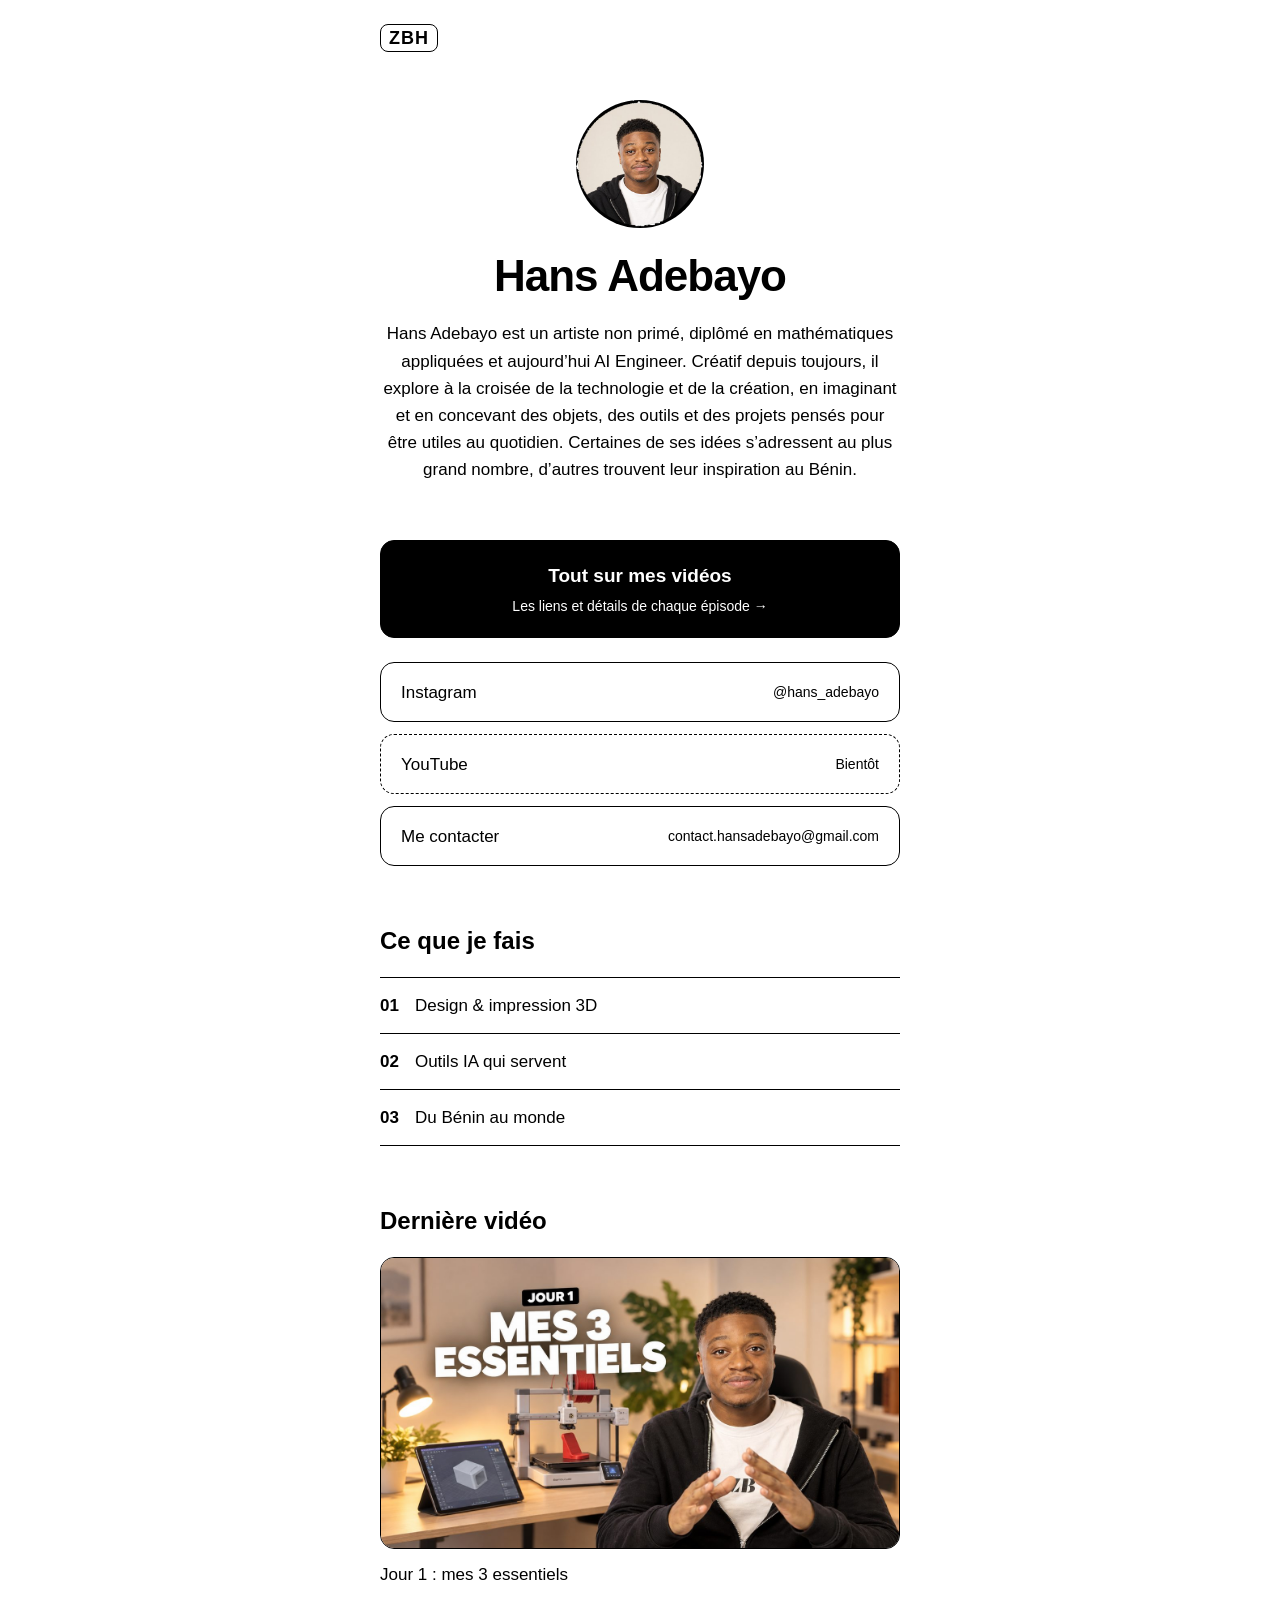
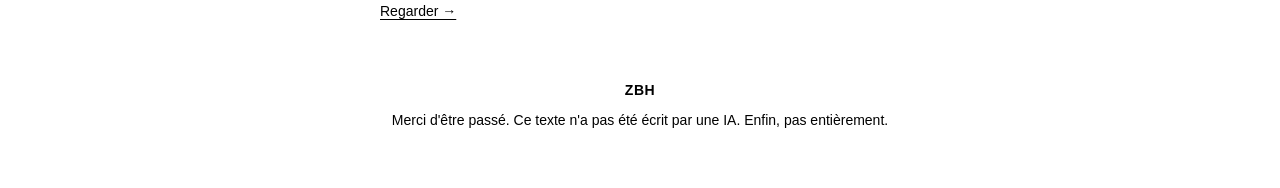
==== index.html @ 22fc7da4 "publication" ====
<!doctype html>
<html lang="fr">
<head>
  <meta charset="utf-8">
  <meta name="viewport" content="width=device-width, initial-scale=1">
  <meta http-equiv="Content-Security-Policy" content="default-src 'none'; style-src 'self'; img-src 'self'; base-uri 'none'; form-action 'none'">
  <meta name="referrer" content="strict-origin-when-cross-origin">
  <title>Hans Adebayo · AI Engineer</title>
  <meta name="description" content="Hans Adebayo, artiste non primé et AI Engineer. Il designe des produits qui améliorent le quotidien, du Bénin au monde.">
  <meta property="og:title" content="Hans Adebayo · AI Engineer">
  <meta property="og:description" content="Objets, tech et IA. Du Bénin au monde.">
  <meta property="og:type" content="website">
  <link rel="icon" href="favicon.svg" type="image/svg+xml">
  <link rel="stylesheet" href="styles.css">
</head>
<body>
  <div class="barre">
    <span class="signature">ZBH</span>
  </div>
  <main>
    <header class="intro">
      <!-- Remplace par <img class="photo" src="assets/photo.jpg" alt="Portrait de Hans Adebayo" width="128" height="128"> -->
      <img class="photo" src="assets/profil.jpg" alt="Portrait de Hans Adebayo" width="128" height="128">
      <h1>Hans Adebayo</h1>
      <p class="bio">Hans Adebayo est un artiste non primé, diplômé en mathématiques appliquées et aujourd’hui AI Engineer. Créatif depuis toujours, il explore à la croisée de la technologie et de la création, en imaginant et en concevant des objets, des outils et des projets pensés pour être utiles au quotidien. Certaines de ses idées s’adressent au plus grand nombre, d’autres trouvent leur inspiration au Bénin.</p>
    </header>

    <a class="cta" href="videos.html">
      <span>Tout sur mes vidéos</span><span class="cta__detail">Les liens et détails de chaque épisode →</span>
    </a>

    <nav class="liens" aria-label="Liens">
      <a class="lien" href="https://instagram.com/hans_adebayo" target="_blank" rel="noopener noreferrer">
        <span>Instagram</span><span class="detail">@hans_adebayo</span>
      </a>
      <span class="lien lien--inactif">
        <span>YouTube</span><span class="detail">Bientôt</span>
      </span>
      <a class="lien" href="mailto:contact.hansadebayo@gmail.com">
        <span>Me contacter</span><span class="detail">contact.hansadebayo@gmail.com</span>
      </a>
    </nav>

    <section aria-labelledby="titre-faire">
      <h2 id="titre-faire">Ce que je fais</h2>
      <ol class="faire">
        <li>Design &amp; impression 3D</li>
        <li>Outils IA qui servent</li>
        <li>Du Bénin au monde</li>
      </ol>
    </section>

    <section aria-labelledby="titre-video">
      <h2 id="titre-video">Dernière vidéo</h2>
      <!-- Remplace href par le lien de ta vidéo (Reel Instagram ou YouTube) -->
      <a class="video" href="https://instagram.com/hans_adebayo" target="_blank" rel="noopener noreferrer">
        <!-- Remplace par <img class="video__image" src="assets/miniature.jpg" alt="Miniature : Jour 1, je me lance" width="1280" height="720"> -->
        <img class="video__image" src="assets/miniature.jpg" alt="Miniature de la vidéo : Jour 1, mes 3 essentiels" width="1280" height="720" loading="lazy" decoding="async">
        <span class="video__titre">Jour 1 : mes 3 essentiels</span>
        <span class="video__cta">Regarder →</span>
      </a>
    </section>

    <footer>
      <p class="signature-pied"><strong>ZBH</strong></p>
      <p>Merci d'être passé. Ce texte n'a pas été écrit par une IA. Enfin, pas entièrement.</p>
    </footer>
  </main>
</body>
</html>
---- styles.css ----
*,
*::before,
*::after { box-sizing: border-box; }

:root {
  --fond: #ffffff;
  --texte: #000000;
  --police: -apple-system, BlinkMacSystemFont, "Helvetica Neue", Helvetica, Arial, sans-serif;
}

html { -webkit-text-size-adjust: 100%; }

body {
  margin: 0;
  background: var(--fond);
  color: var(--texte);
  font-family: var(--police);
  line-height: 1.6;
}

.barre {
  max-width: 560px; margin: 0 auto; padding: 24px 20px 0;
  display: flex; justify-content: space-between; align-items: center;
}
.signature {
  font-size: 18px; font-weight: 800; letter-spacing: 1px;
  border: 1.5px solid var(--texte); border-radius: 8px; padding: 4px 8px; line-height: 1;
}

main {
  max-width: 560px;
  margin: 0 auto;
  padding: 48px 20px 56px;
  display: flex;
  flex-direction: column;
  gap: 56px;
}

.intro { text-align: center; display: flex; flex-direction: column; align-items: center; gap: 12px; }

.photo { width: 128px; height: 128px; border-radius: 50%; object-fit: cover; }
.photo--vide {
  display: flex; align-items: center; justify-content: center;
  border: 1px solid var(--texte); font-size: 13px;
}

h1 { margin: 12px 0 0; font-size: 44px; font-weight: 600; letter-spacing: -1px; line-height: 1.1; }
.role { margin: 0; font-size: 13px; font-weight: 600; letter-spacing: 2px; text-transform: uppercase; }
.bio { margin: 8px 0 0; font-size: 17px; }

.fleche {
  display: inline-flex; align-items: center; justify-content: center;
  width: 44px; height: 44px; border: 1.5px solid var(--texte); border-radius: 50%;
  color: var(--texte); text-decoration: none; font-size: 22px; line-height: 1;
  transition: background .15s, color .15s;
}
.fleche:hover, .fleche:focus-visible { background: var(--texte); color: var(--fond); }
.fleche:focus-visible { outline: 2px solid var(--texte); outline-offset: 3px; }

a.signature { color: var(--texte); text-decoration: none; }

.cta {
  display: flex; flex-direction: column; align-items: center; gap: 4px;
  padding: 20px; margin-bottom: -32px;
  background: var(--texte); color: var(--fond); text-decoration: none;
  border: 1px solid var(--texte); border-radius: 14px; text-align: center;
  font-size: 19px; font-weight: 700; transition: background .15s, color .15s;
}
.cta__detail { font-size: 14px; font-weight: 400; }
.cta:hover, .cta:focus-visible { background: var(--fond); color: var(--texte); }
.cta:focus-visible { outline: 2px solid var(--texte); outline-offset: 3px; }

.retour { font-size: 15px; color: var(--texte); }
.essentiel { display: flex; flex-direction: column; gap: 8px; padding: 24px 0; border-top: 1px solid var(--texte); }
.essentiel:last-of-type { border-bottom: 1px solid var(--texte); }
.essentiel__num { font-size: 13px; font-weight: 700; letter-spacing: 2px; }
.essentiel h2 { margin: 0; }
.essentiel p { margin: 0; font-size: 17px; }
.essentiel .lien { margin-top: 8px; }
.note { font-size: 13px; text-align: center; }

.liens { display: flex; flex-direction: column; gap: 12px; }
.lien {
  display: flex; justify-content: space-between; align-items: center; gap: 16px;
  min-height: 60px; padding: 0 20px;
  border: 1px solid var(--texte); border-radius: 14px;
  color: var(--texte); text-decoration: none; font-size: 17px; font-weight: 500;
  transition: background .15s, color .15s;
}
a.lien:hover, a.lien:focus-visible { background: var(--texte); color: var(--fond); }
a.lien:focus-visible { outline: 2px solid var(--texte); outline-offset: 3px; }
.lien--inactif { border-style: dashed; }
.detail { font-size: 14px; font-weight: 400; overflow-wrap: anywhere; text-align: right; }

h2 { margin: 0 0 16px; font-size: 24px; font-weight: 600; }
.faire { margin: 0; padding: 0; list-style: none; counter-reset: n; }
.faire li {
  counter-increment: n; display: flex; gap: 16px;
  padding: 14px 0; border-top: 1px solid var(--texte); font-size: 17px;
}
.faire li:last-child { border-bottom: 1px solid var(--texte); }
.faire li::before { content: "0" counter(n); font-weight: 600; }

.video { display: flex; flex-direction: column; gap: 12px; color: var(--texte); text-decoration: none; }
.video__image { display: block; width: 100%; height: auto; aspect-ratio: 16 / 9; object-fit: cover; border: 1px solid var(--texte); border-radius: 14px; }
.video__image--vide { display: flex; align-items: center; justify-content: center; font-size: 13px; }
.video__titre { font-size: 17px; font-weight: 500; }
.video__cta { font-size: 14px; text-decoration: underline; text-underline-offset: 3px; }
.video:hover .video__cta, .video:focus-visible .video__cta { text-decoration-thickness: 2px; }
.video:focus-visible { outline: 2px solid var(--texte); outline-offset: 4px; border-radius: 14px; }

footer { text-align: center; font-size: 14px; }
footer p { margin: 0; }
.signature-pied { margin-bottom: 8px !important; letter-spacing: .5px; }

@media (prefers-reduced-motion: reduce) { .lien { transition: none; } }
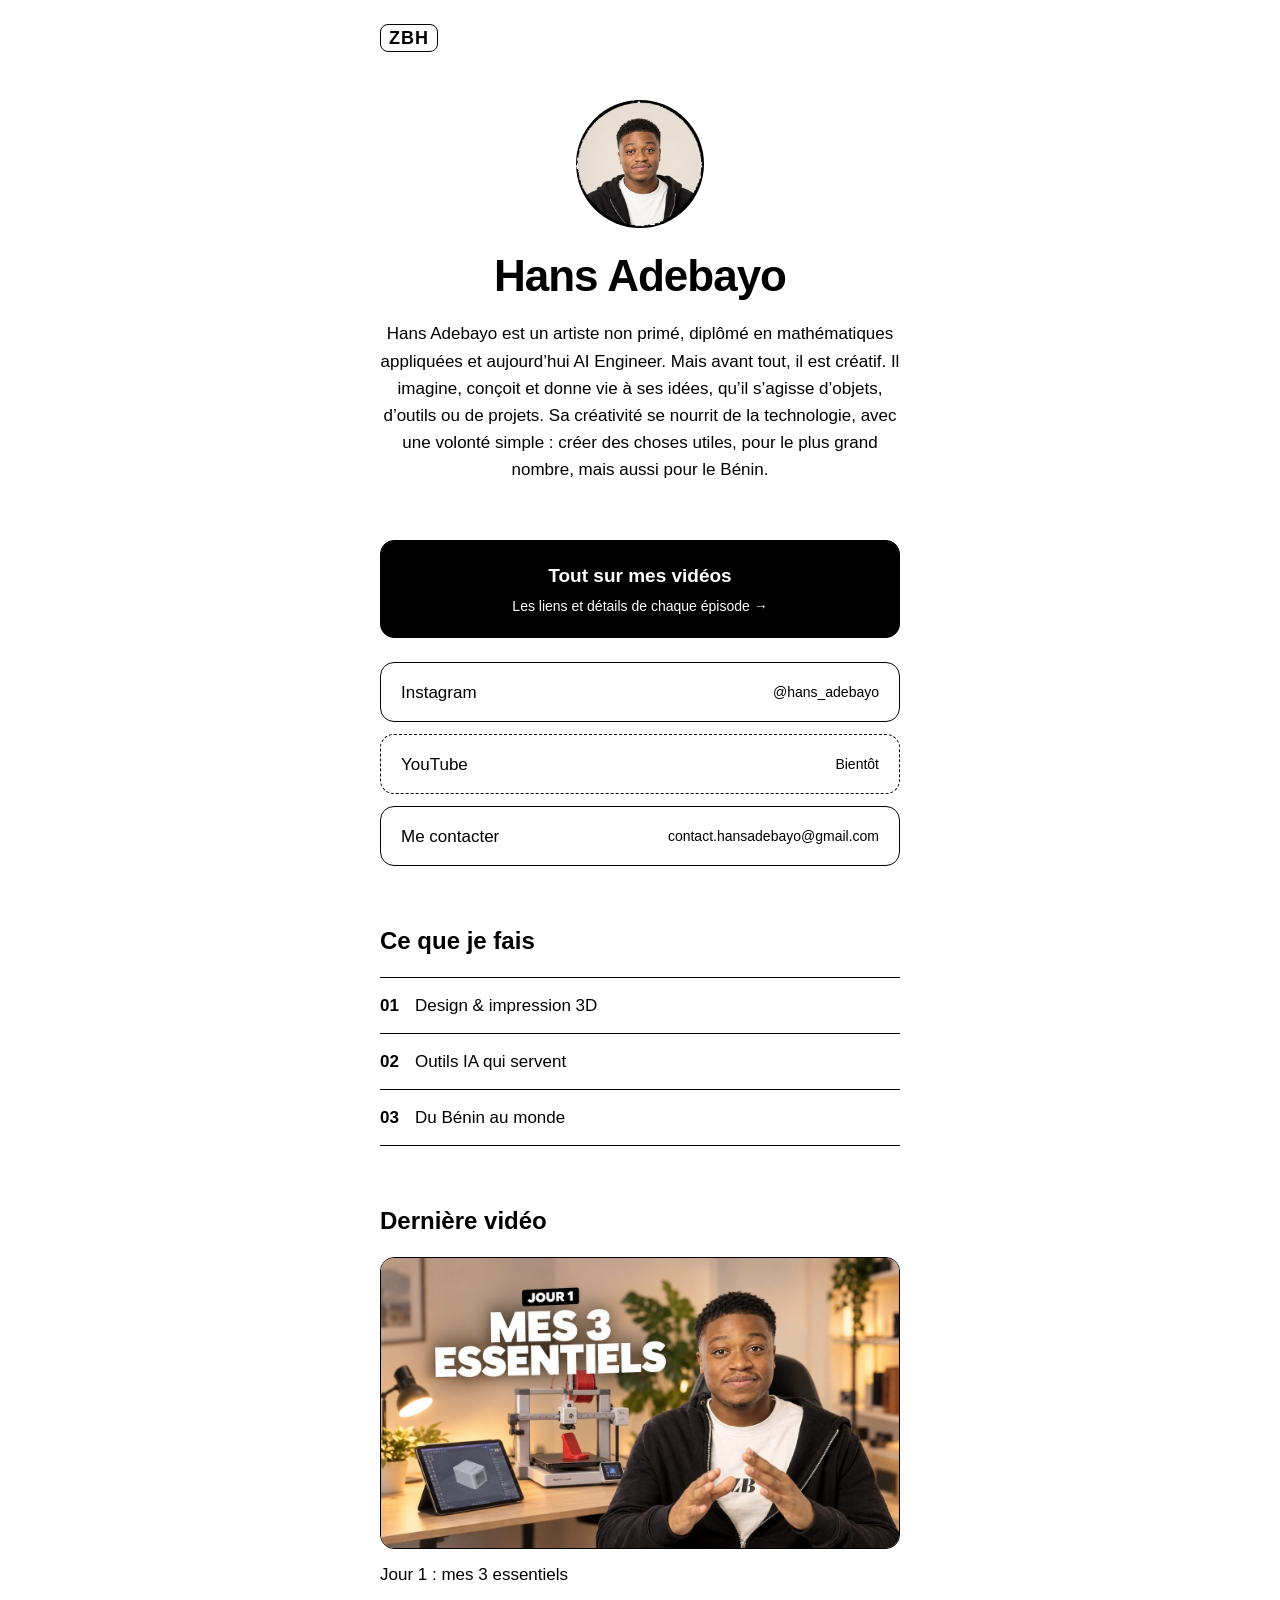
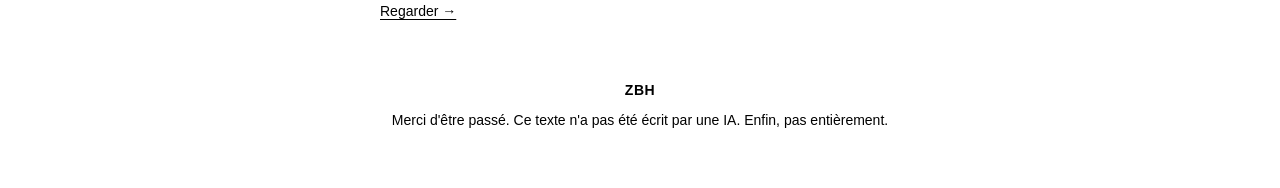
==== commit 478fa606: "Update bio descriptions in index.html and videos.html for clarity and conciseness" ====
--- a/index.html
+++ b/index.html
@@ -22,7 +22,7 @@
       <!-- Remplace par <img class="photo" src="assets/photo.jpg" alt="Portrait de Hans Adebayo" width="128" height="128"> -->
       <img class="photo" src="assets/profil.jpg" alt="Portrait de Hans Adebayo" width="128" height="128">
       <h1>Hans Adebayo</h1>
-      <p class="bio">Hans Adebayo est un artiste non primé, diplômé en mathématiques appliquées et aujourd’hui AI Engineer. Créatif depuis toujours, il explore à la croisée de la technologie et de la création, en imaginant et en concevant des objets, des outils et des projets pensés pour être utiles au quotidien. Certaines de ses idées s’adressent au plus grand nombre, d’autres trouvent leur inspiration au Bénin.</p>
+      <p class="bio">Hans Adebayo est un artiste non primé, diplômé en mathématiques appliquées et aujourd’hui AI Engineer. Mais avant tout, il est créatif. Il imagine, conçoit et donne vie à ses idées, qu’il s’agisse d’objets, d’outils ou de projets. Sa créativité se nourrit de la technologie, avec une volonté simple : créer des choses utiles, pour le plus grand nombre, mais aussi pour le Bénin.</p>
     </header>
 
     <a class="cta" href="videos.html">
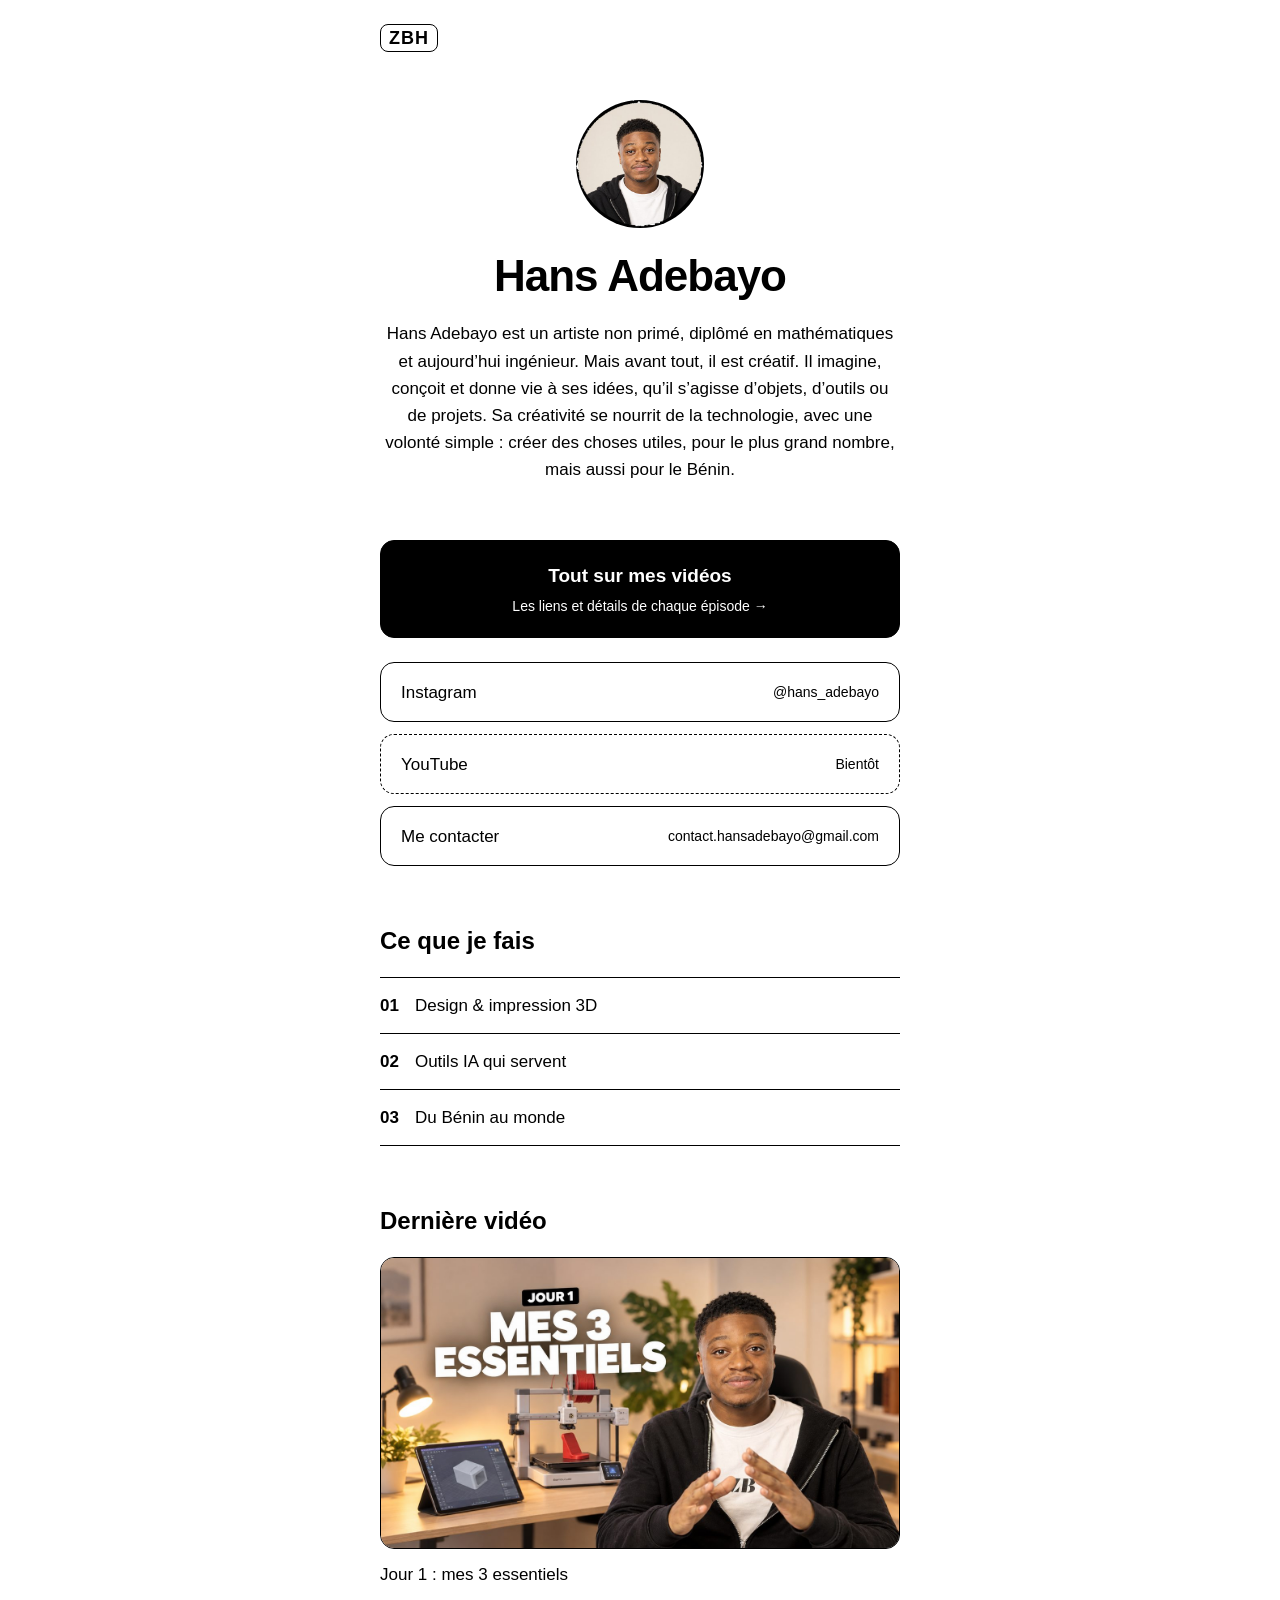
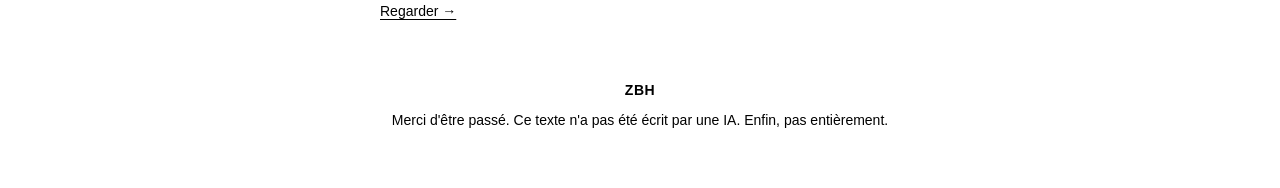
==== commit 465a4413: "Bio" ====
--- a/index.html
+++ b/index.html
@@ -5,9 +5,9 @@
   <meta name="viewport" content="width=device-width, initial-scale=1">
   <meta http-equiv="Content-Security-Policy" content="default-src 'none'; style-src 'self'; img-src 'self'; base-uri 'none'; form-action 'none'">
   <meta name="referrer" content="strict-origin-when-cross-origin">
-  <title>Hans Adebayo · AI Engineer</title>
-  <meta name="description" content="Hans Adebayo, artiste non primé et AI Engineer. Il designe des produits qui améliorent le quotidien, du Bénin au monde.">
-  <meta property="og:title" content="Hans Adebayo · AI Engineer">
+  <title>Hans Adebayo</title>
+  <meta name="description" content="Hans Adebayo, artiste non primé, diplômé en mathématiques et ingénieur. Il imagine et conçoit des objets et des projets utiles au quotidien, du Bénin au monde.">
+  <meta property="og:title" content="Hans Adebayo">
   <meta property="og:description" content="Objets, tech et IA. Du Bénin au monde.">
   <meta property="og:type" content="website">
   <link rel="icon" href="favicon.svg" type="image/svg+xml">
@@ -22,7 +22,7 @@
       <!-- Remplace par <img class="photo" src="assets/photo.jpg" alt="Portrait de Hans Adebayo" width="128" height="128"> -->
       <img class="photo" src="assets/profil.jpg" alt="Portrait de Hans Adebayo" width="128" height="128">
       <h1>Hans Adebayo</h1>
-      <p class="bio">Hans Adebayo est un artiste non primé, diplômé en mathématiques appliquées et aujourd’hui AI Engineer. Mais avant tout, il est créatif. Il imagine, conçoit et donne vie à ses idées, qu’il s’agisse d’objets, d’outils ou de projets. Sa créativité se nourrit de la technologie, avec une volonté simple : créer des choses utiles, pour le plus grand nombre, mais aussi pour le Bénin.</p>
+      <p class="bio">Hans Adebayo est un artiste non primé, diplômé en mathématiques et aujourd’hui ingénieur. Mais avant tout, il est créatif. Il imagine, conçoit et donne vie à ses idées, qu’il s’agisse d’objets, d’outils ou de projets. Sa créativité se nourrit de la technologie, avec une volonté simple : créer des choses utiles, pour le plus grand nombre, mais aussi pour le Bénin.</p>
     </header>
 
     <a class="cta" href="videos.html">
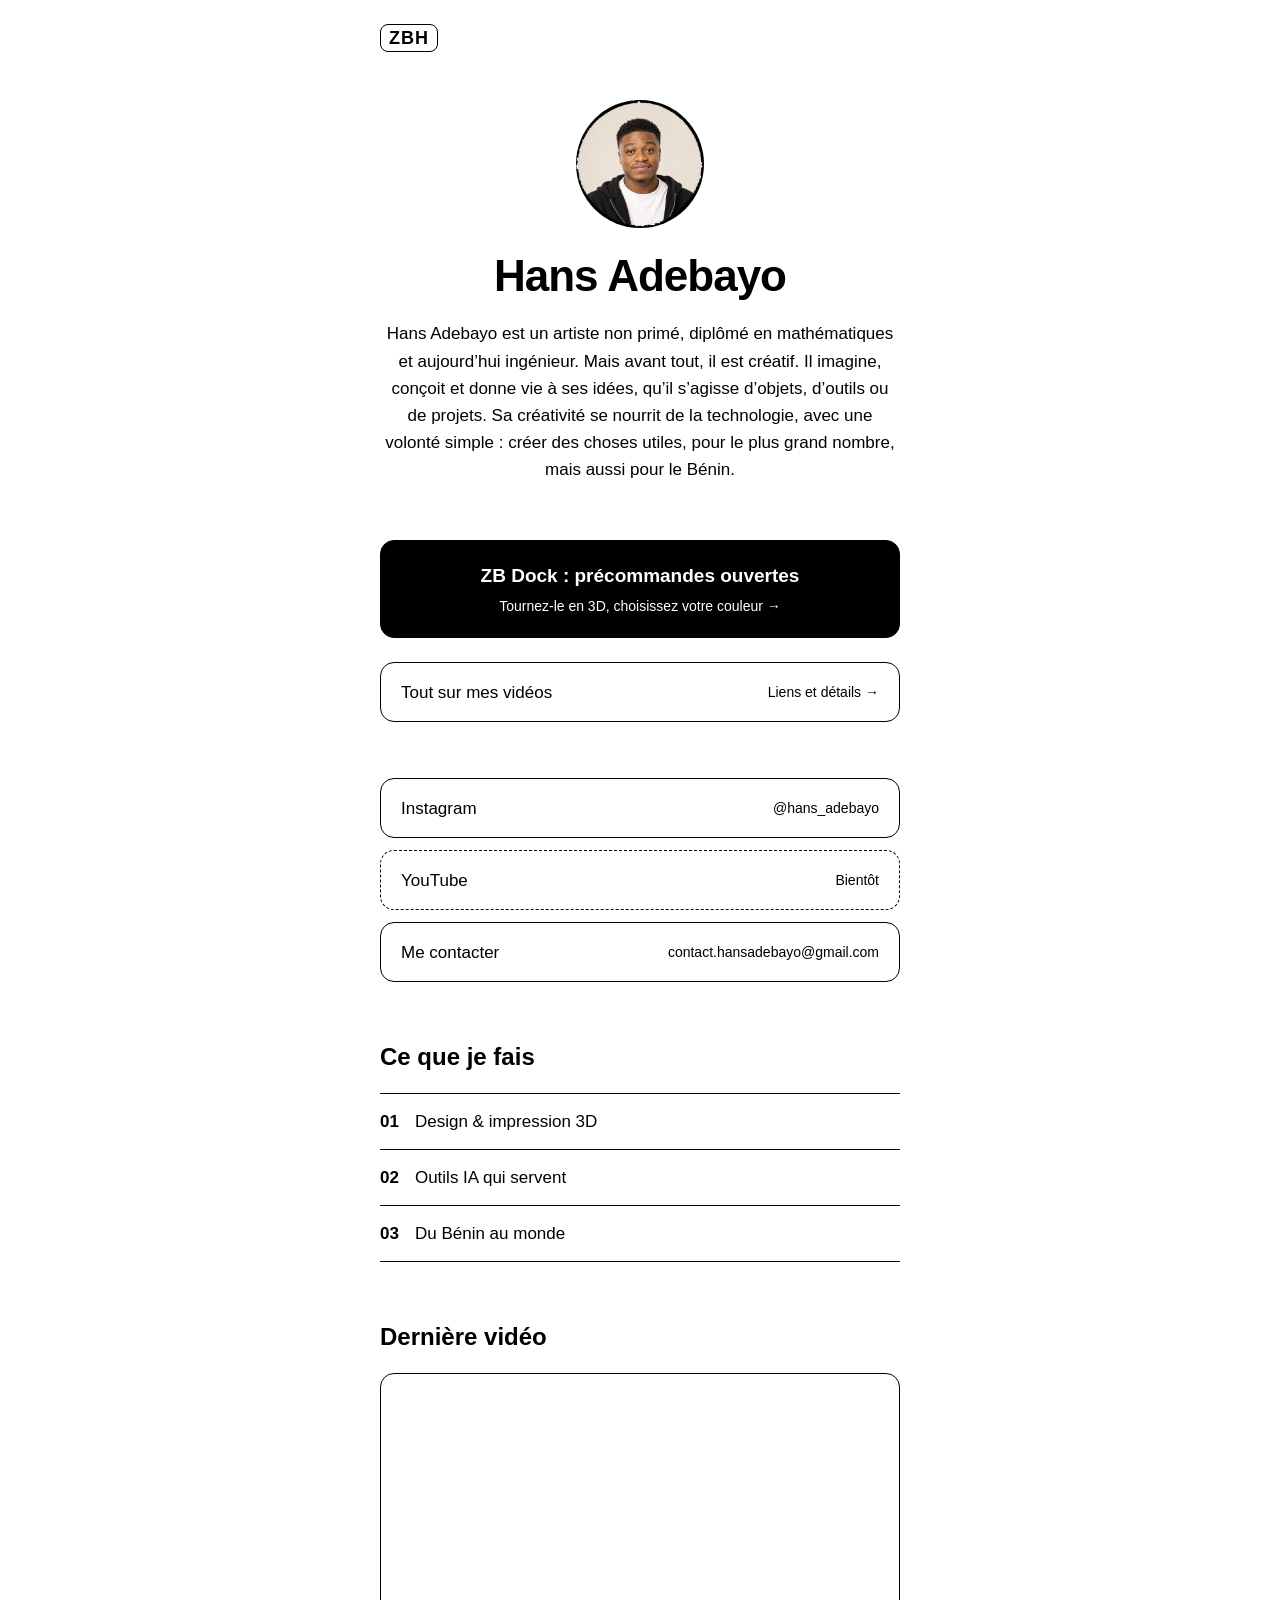
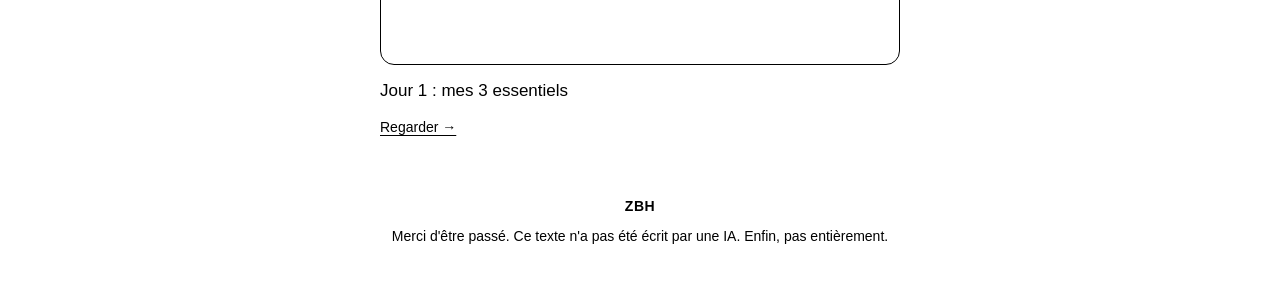
==== commit 79326c0d: "Page de précommande ZB Dock" ====
--- a/index.html
+++ b/index.html
@@ -25,8 +25,12 @@
       <p class="bio">Hans Adebayo est un artiste non primé, diplômé en mathématiques et aujourd’hui ingénieur. Mais avant tout, il est créatif. Il imagine, conçoit et donne vie à ses idées, qu’il s’agisse d’objets, d’outils ou de projets. Sa créativité se nourrit de la technologie, avec une volonté simple : créer des choses utiles, pour le plus grand nombre, mais aussi pour le Bénin.</p>
     </header>
 
-    <a class="cta" href="videos.html">
-      <span>Tout sur mes vidéos</span><span class="cta__detail">Les liens et détails de chaque épisode →</span>
+    <a class="cta" href="zbdock/">
+      <span>ZB Dock : précommandes ouvertes</span><span class="cta__detail">Tournez-le en 3D, choisissez votre couleur →</span>
+    </a>
+
+    <a class="lien" href="videos.html">
+      <span>Tout sur mes vidéos</span><span class="detail">Liens et détails →</span>
     </a>
 
     <nav class="liens" aria-label="Liens">
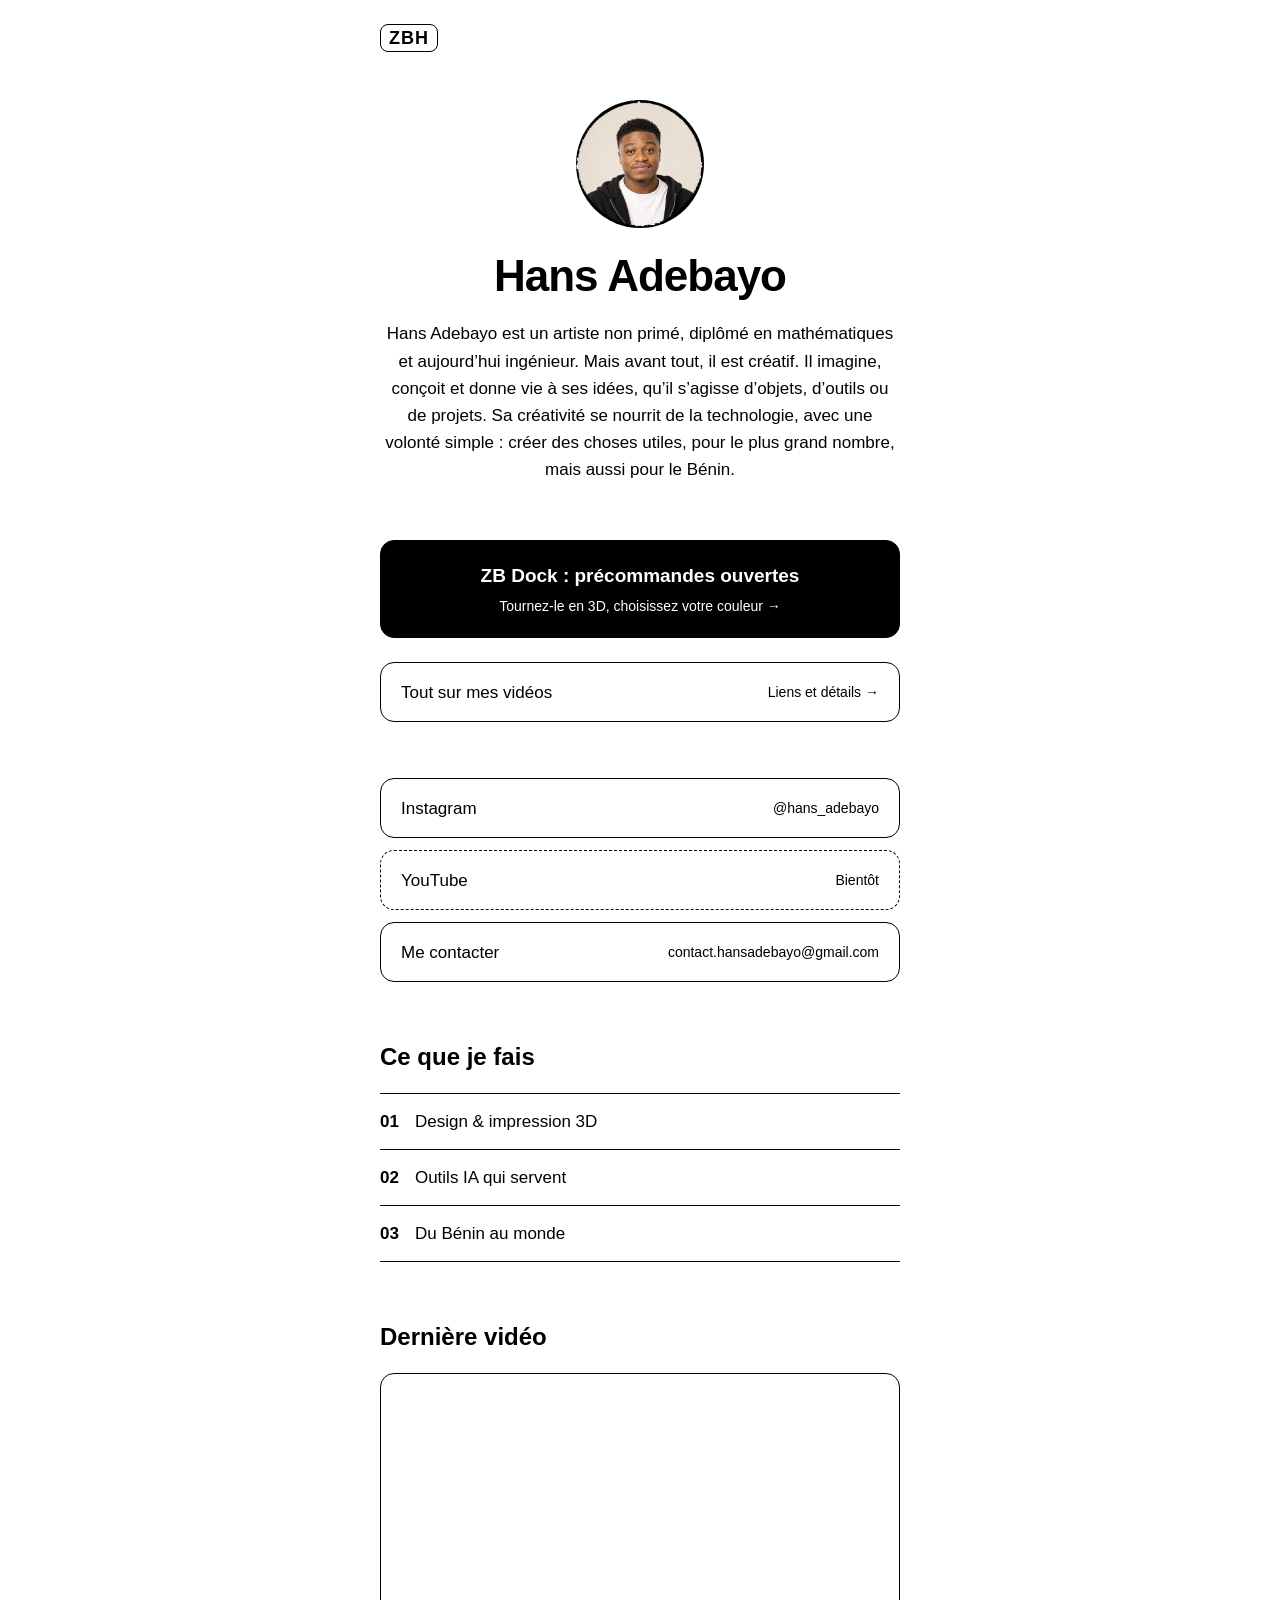
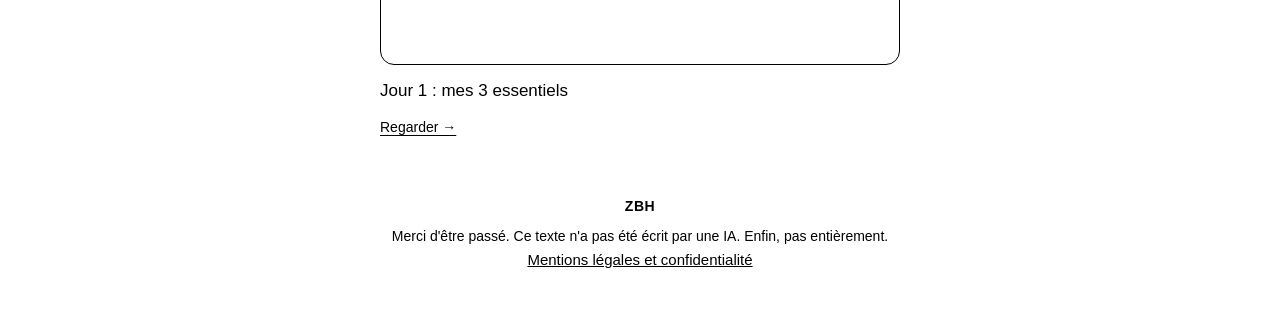
==== commit 842e5b18: "ZB Dock : autre chargeur MagSafe possible" ====
--- a/index.html
+++ b/index.html
@@ -68,6 +68,7 @@
     <footer>
       <p class="signature-pied"><strong>ZBH</strong></p>
       <p>Merci d'être passé. Ce texte n'a pas été écrit par une IA. Enfin, pas entièrement.</p>
+      <p><a class="retour" href="mentions-legales.html">Mentions légales et confidentialité</a></p>
     </footer>
   </main>
 </body>
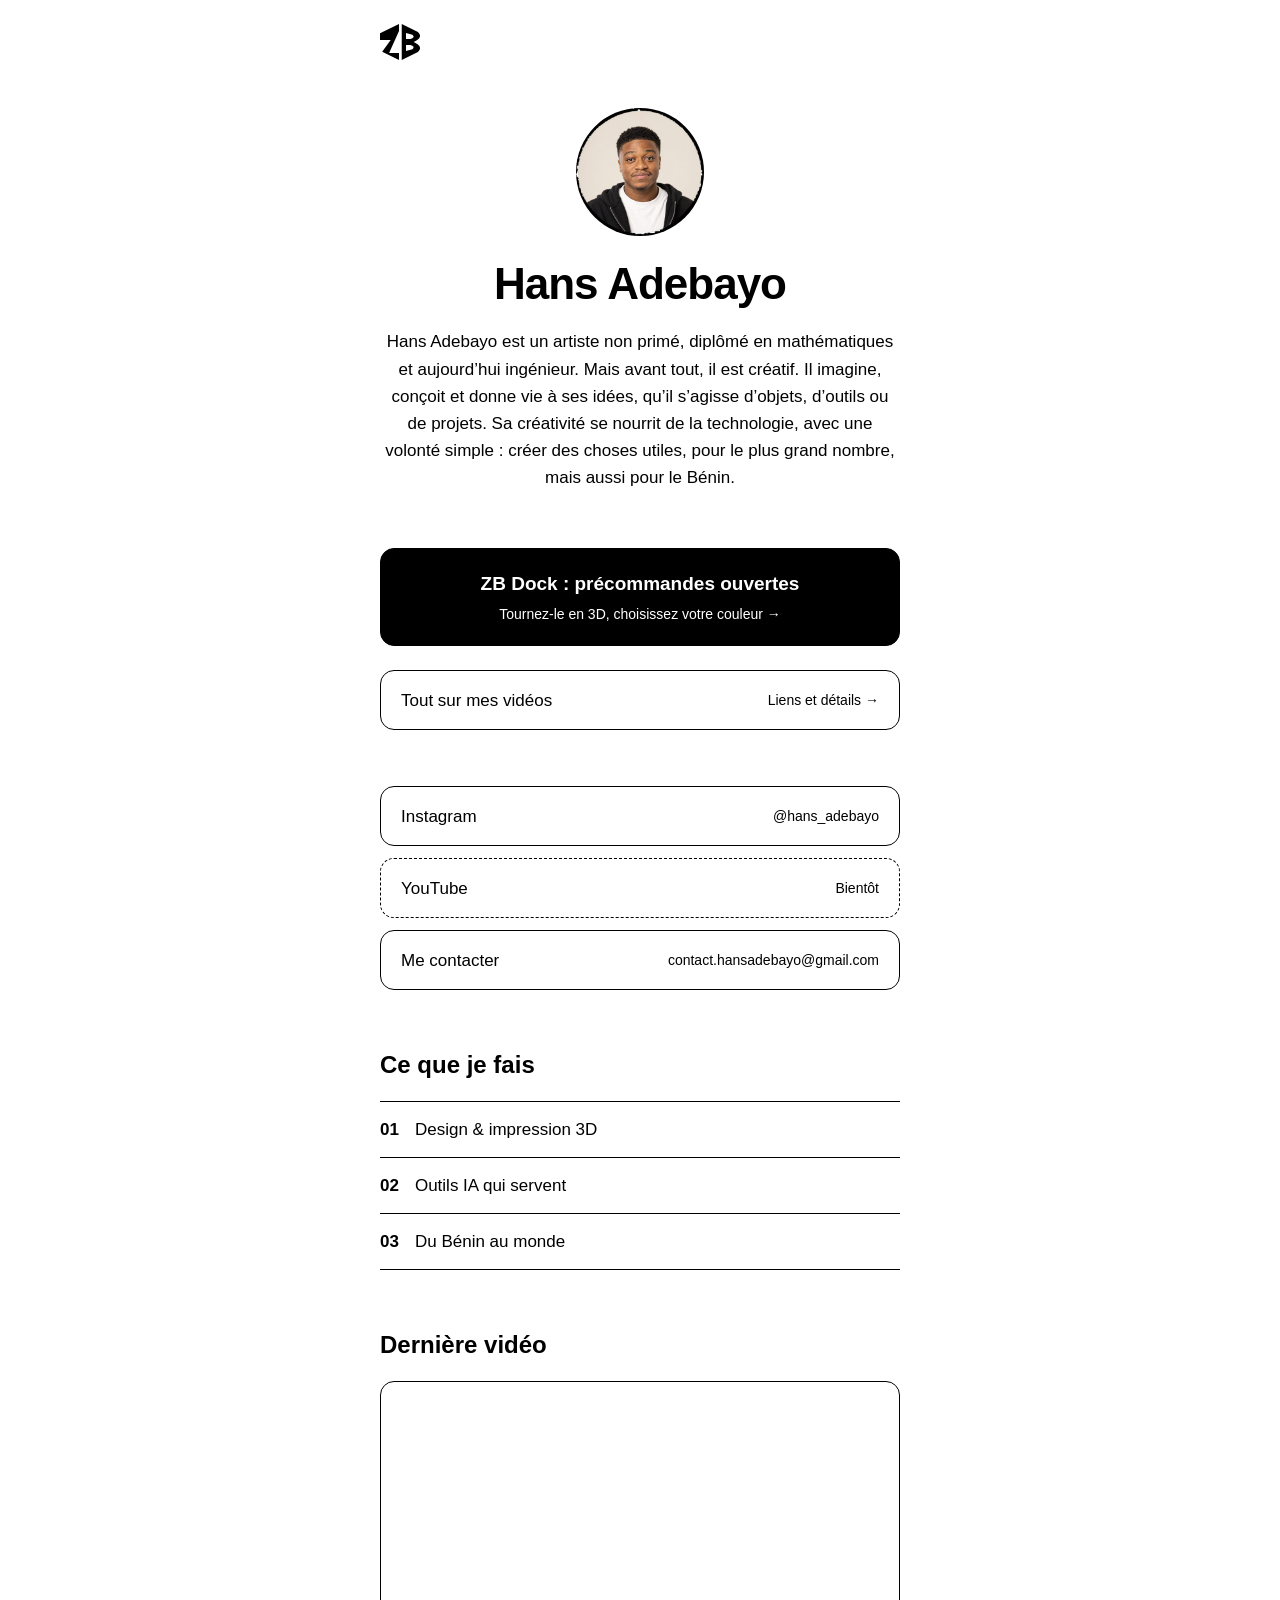
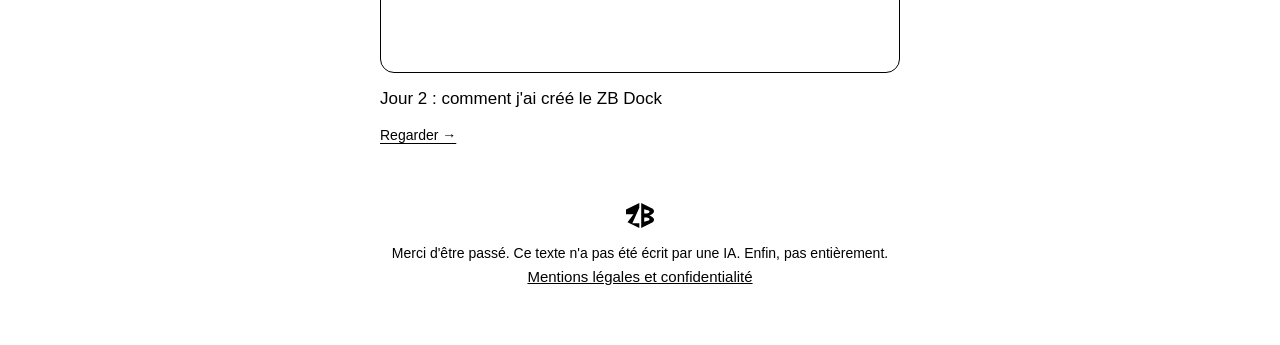
==== commit 97196837: "Jour 2 : comment j'ai créé le ZB Dock + logo officiel ZB - Nouvelle page jour-2.html (inspiration, F" ====
--- a/index.html
+++ b/index.html
@@ -15,7 +15,7 @@
 </head>
 <body>
   <div class="barre">
-    <span class="signature">ZBH</span>
+    <img class="logo" src="assets/logo-zb.svg" alt="ZB" width="40" height="36">
   </div>
   <main>
     <header class="intro">
@@ -59,14 +59,14 @@
       <!-- Remplace href par le lien de ta vidéo (Reel Instagram ou YouTube) -->
       <a class="video" href="https://instagram.com/hans_adebayo" target="_blank" rel="noopener noreferrer">
         <!-- Remplace par <img class="video__image" src="assets/miniature.jpg" alt="Miniature : Jour 1, je me lance" width="1280" height="720"> -->
-        <img class="video__image" src="assets/miniature.jpg" alt="Miniature de la vidéo : Jour 1, mes 3 essentiels" width="1280" height="720" loading="lazy" decoding="async">
-        <span class="video__titre">Jour 1 : mes 3 essentiels</span>
+        <img class="video__image" src="assets/miniature-jour-2.jpg" alt="Miniature de la vidéo : Jour 2, comment j'ai créé le ZB Dock" width="1280" height="720" loading="lazy" decoding="async">
+        <span class="video__titre">Jour 2 : comment j'ai créé le ZB Dock</span>
         <span class="video__cta">Regarder →</span>
       </a>
     </section>
 
     <footer>
-      <p class="signature-pied"><strong>ZBH</strong></p>
+      <p class="signature-pied"><img class="logo logo--pied" src="assets/logo-zb.svg" alt="ZB" width="28" height="25"></p>
       <p>Merci d'être passé. Ce texte n'a pas été écrit par une IA. Enfin, pas entièrement.</p>
       <p><a class="retour" href="mentions-legales.html">Mentions légales et confidentialité</a></p>
     </footer>
--- a/styles.css
+++ b/styles.css
@@ -22,6 +22,11 @@
   max-width: 560px; margin: 0 auto; padding: 24px 20px 0;
   display: flex; justify-content: space-between; align-items: center;
 }
+.logo { display: block; height: 36px; width: auto; }
+.logo-lien { display: inline-flex; border-radius: 6px; }
+.logo-lien:hover .logo { opacity: .7; }
+.logo-lien:focus-visible { outline: 2px solid var(--texte); outline-offset: 4px; }
+.logo--pied { display: inline-block; height: 25px; }
 .signature {
   font-size: 18px; font-weight: 800; letter-spacing: 1px;
   border: 1.5px solid var(--texte); border-radius: 8px; padding: 4px 8px; line-height: 1;
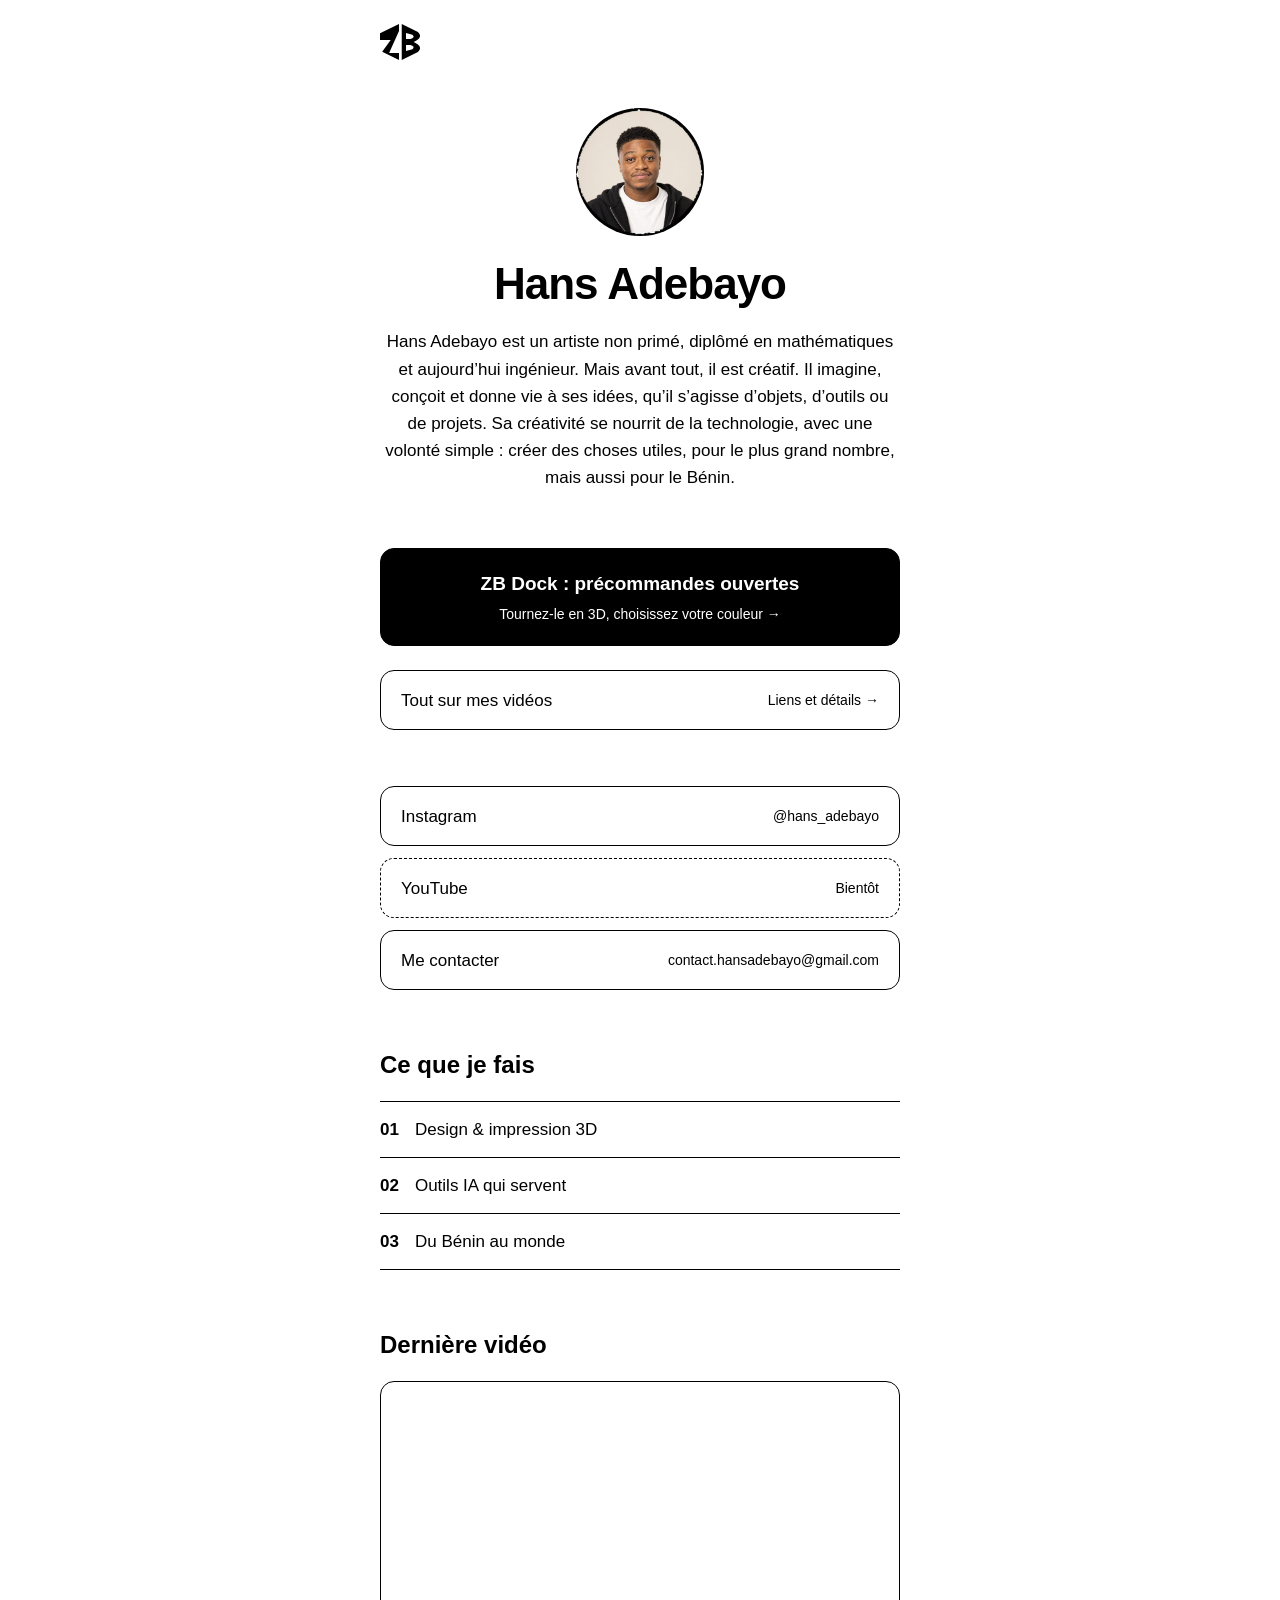
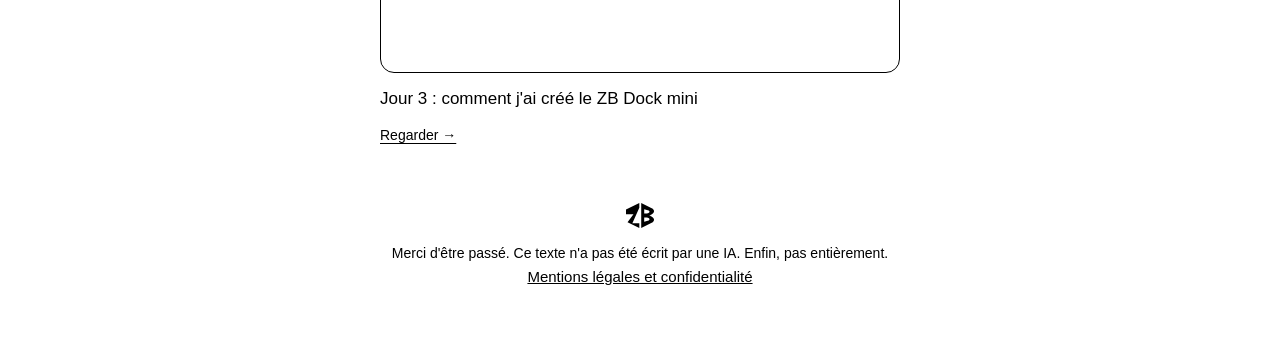
==== commit 8370e8b4: "Jour 3 : comment j'ai créé le ZB Dock mini Co-Authored-By: Claude Opus 5.5 <noreply@anthropic.com> C" ====
--- a/index.html
+++ b/index.html
@@ -59,8 +59,8 @@
       <!-- Remplace href par le lien de ta vidéo (Reel Instagram ou YouTube) -->
       <a class="video" href="https://instagram.com/hans_adebayo" target="_blank" rel="noopener noreferrer">
         <!-- Remplace par <img class="video__image" src="assets/miniature.jpg" alt="Miniature : Jour 1, je me lance" width="1280" height="720"> -->
-        <img class="video__image" src="assets/miniature-jour-2.jpg" alt="Miniature de la vidéo : Jour 2, comment j'ai créé le ZB Dock" width="1280" height="720" loading="lazy" decoding="async">
-        <span class="video__titre">Jour 2 : comment j'ai créé le ZB Dock</span>
+        <img class="video__image" src="assets/miniature-jour-3.jpg" alt="Miniature de la vidéo : Jour 3, comment j'ai créé le ZB Dock mini" width="1280" height="720" loading="lazy" decoding="async">
+        <span class="video__titre">Jour 3 : comment j'ai créé le ZB Dock mini</span>
         <span class="video__cta">Regarder →</span>
       </a>
     </section>
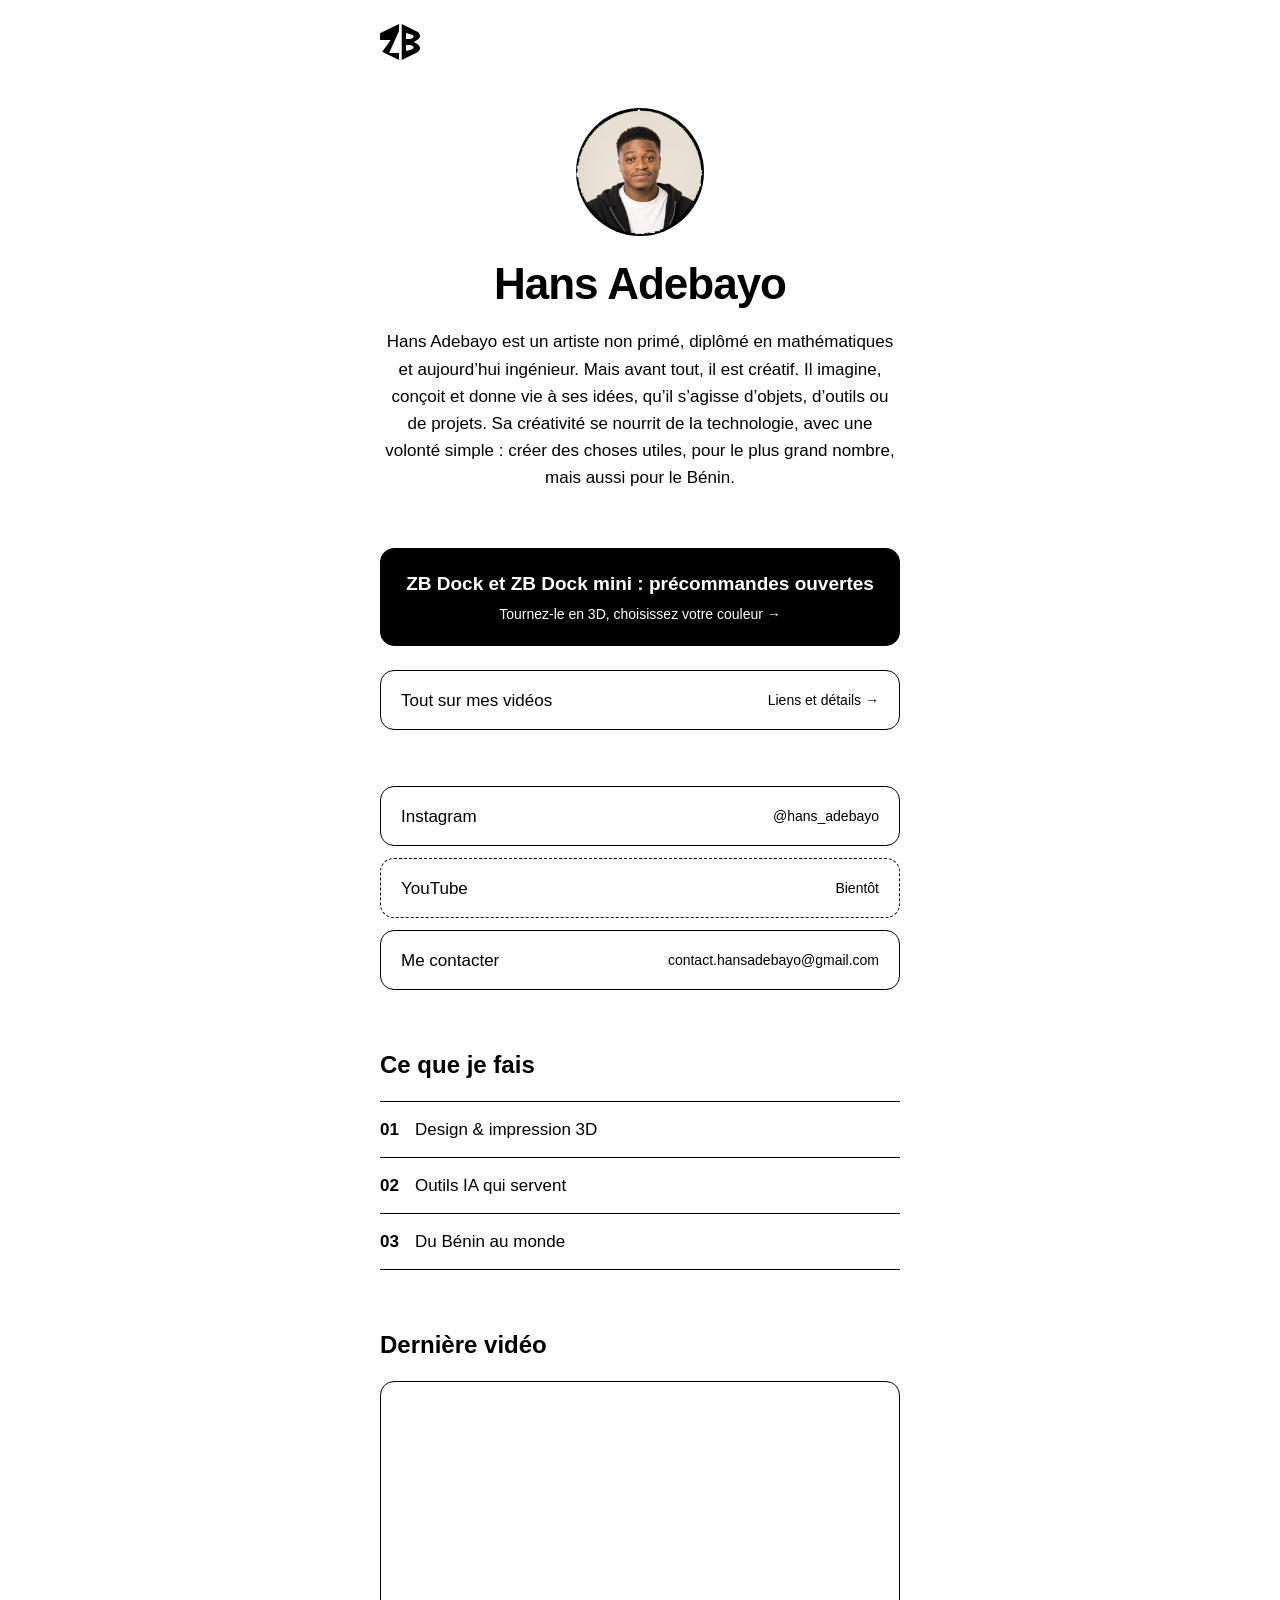
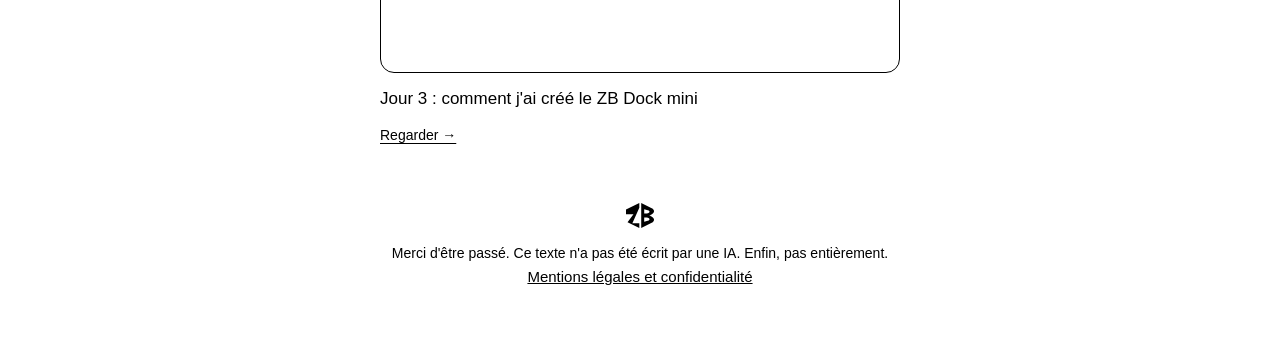
==== commit 26f35350: "ZB Dock mini en précommande à 8,99 €, liens vers ZB Dock et ZB Dock mini Co-Authored-By: Claude Opus" ====
--- a/index.html
+++ b/index.html
@@ -26,7 +26,7 @@
     </header>
 
     <a class="cta" href="zbdock/">
-      <span>ZB Dock : précommandes ouvertes</span><span class="cta__detail">Tournez-le en 3D, choisissez votre couleur →</span>
+      <span>ZB Dock et ZB Dock mini : précommandes ouvertes</span><span class="cta__detail">Tournez-le en 3D, choisissez votre couleur →</span>
     </a>
 
     <a class="lien" href="videos.html">
